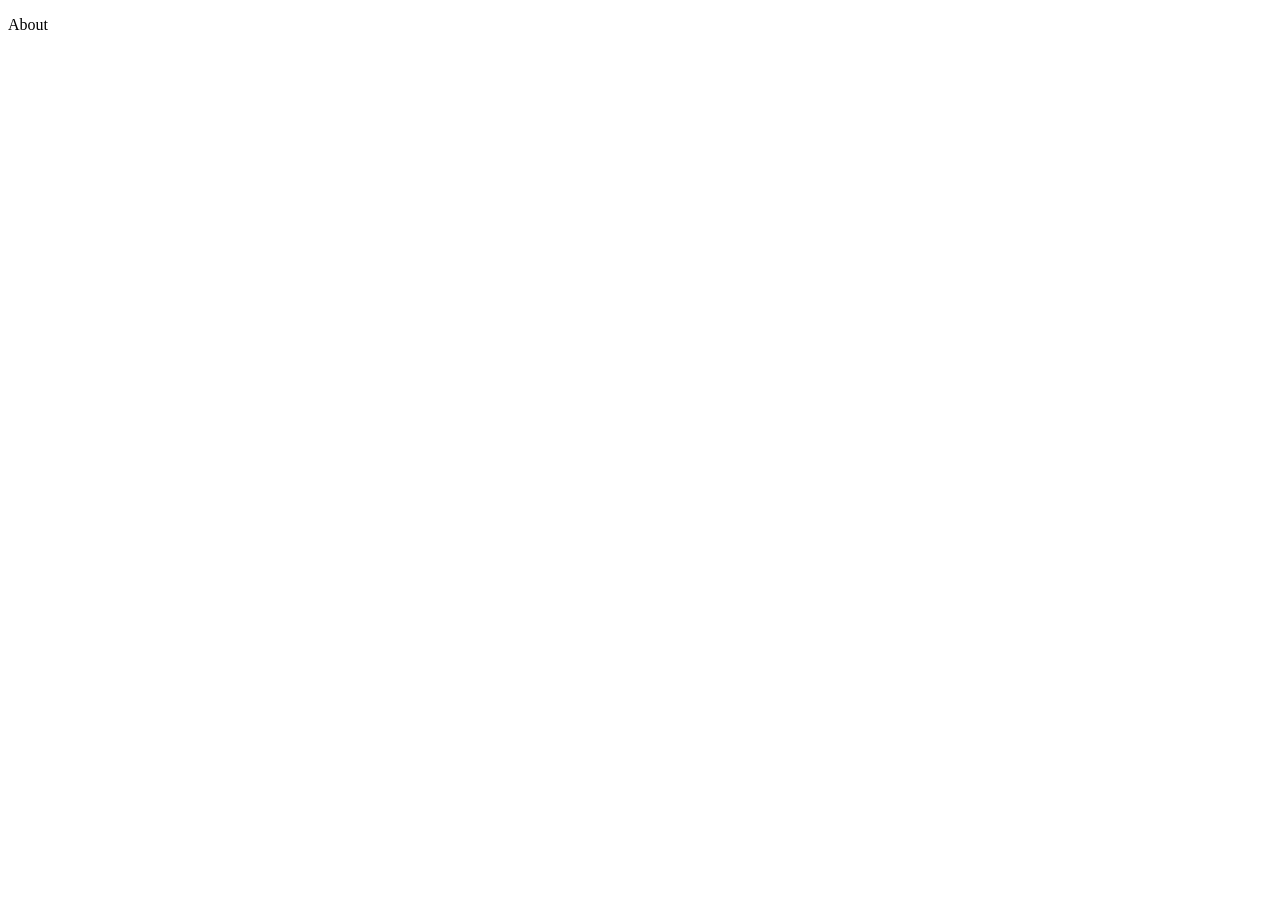
==== about.html @ 5c28ce0f "created the rest of the pages, stylesheets and script" ====
<!doctype html>
<html lang="en">
  <head>
    <meta charset="UTF-8" />
    <meta name="viewport" content="width=device-width, initial-scale=1.0" />
    <title>About</title>
  </head>
  <body>
    <p>About</p>
  </body>
</html>
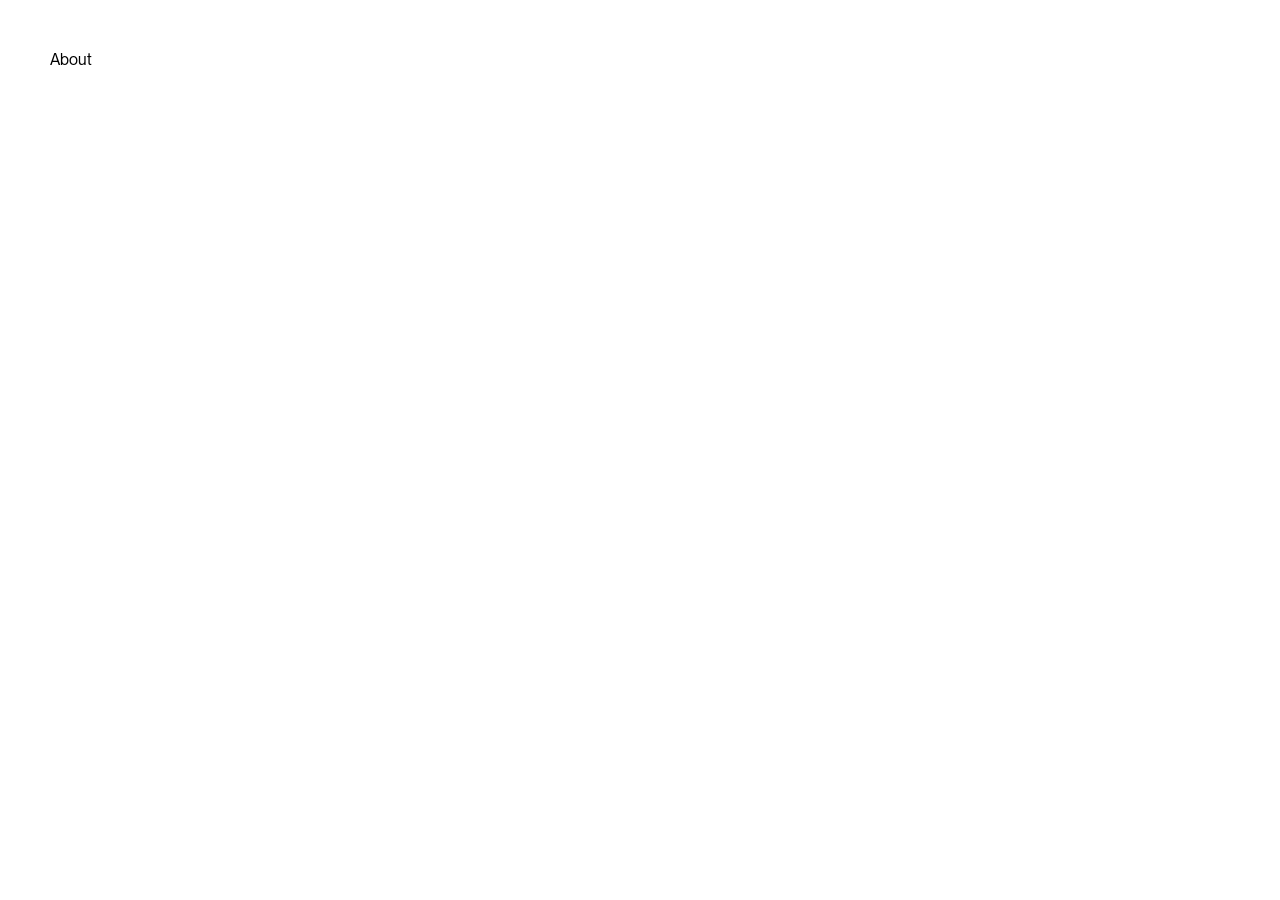
==== commit 4508f751: "changes to main.css and link to every html file" ====
--- a/about.html
+++ b/about.html
@@ -4,6 +4,7 @@
     <meta charset="UTF-8" />
     <meta name="viewport" content="width=device-width, initial-scale=1.0" />
     <title>About</title>
+    <link rel="stylesheet" href="/styles/main.css" />
   </head>
   <body>
     <p>About</p>
--- a/styles/main.css
+++ b/styles/main.css
@@ -0,0 +1,26 @@
+@font-face {
+  font-family: NeueMontrealRegular;
+  src: url(/assets/fonts/PPNeueMontreal-Regular.otf);
+}
+
+@font-face {
+  font-family: NeueMontrealLight;
+  src: url(/assets/fonts/PPNeueMontreal-Light.otf);
+}
+
+@font-face {
+  font-family: NeueMontrealSemiBold;
+  src: url(/assets/fonts/PPNeueMontreal-Semibold.otf);
+}
+
+body {
+  margin: 0;
+  padding: 50px 50px;
+}
+
+h1,
+h2,
+p {
+  font-family: NeueMontrealRegular;
+  margin: 0;
+}
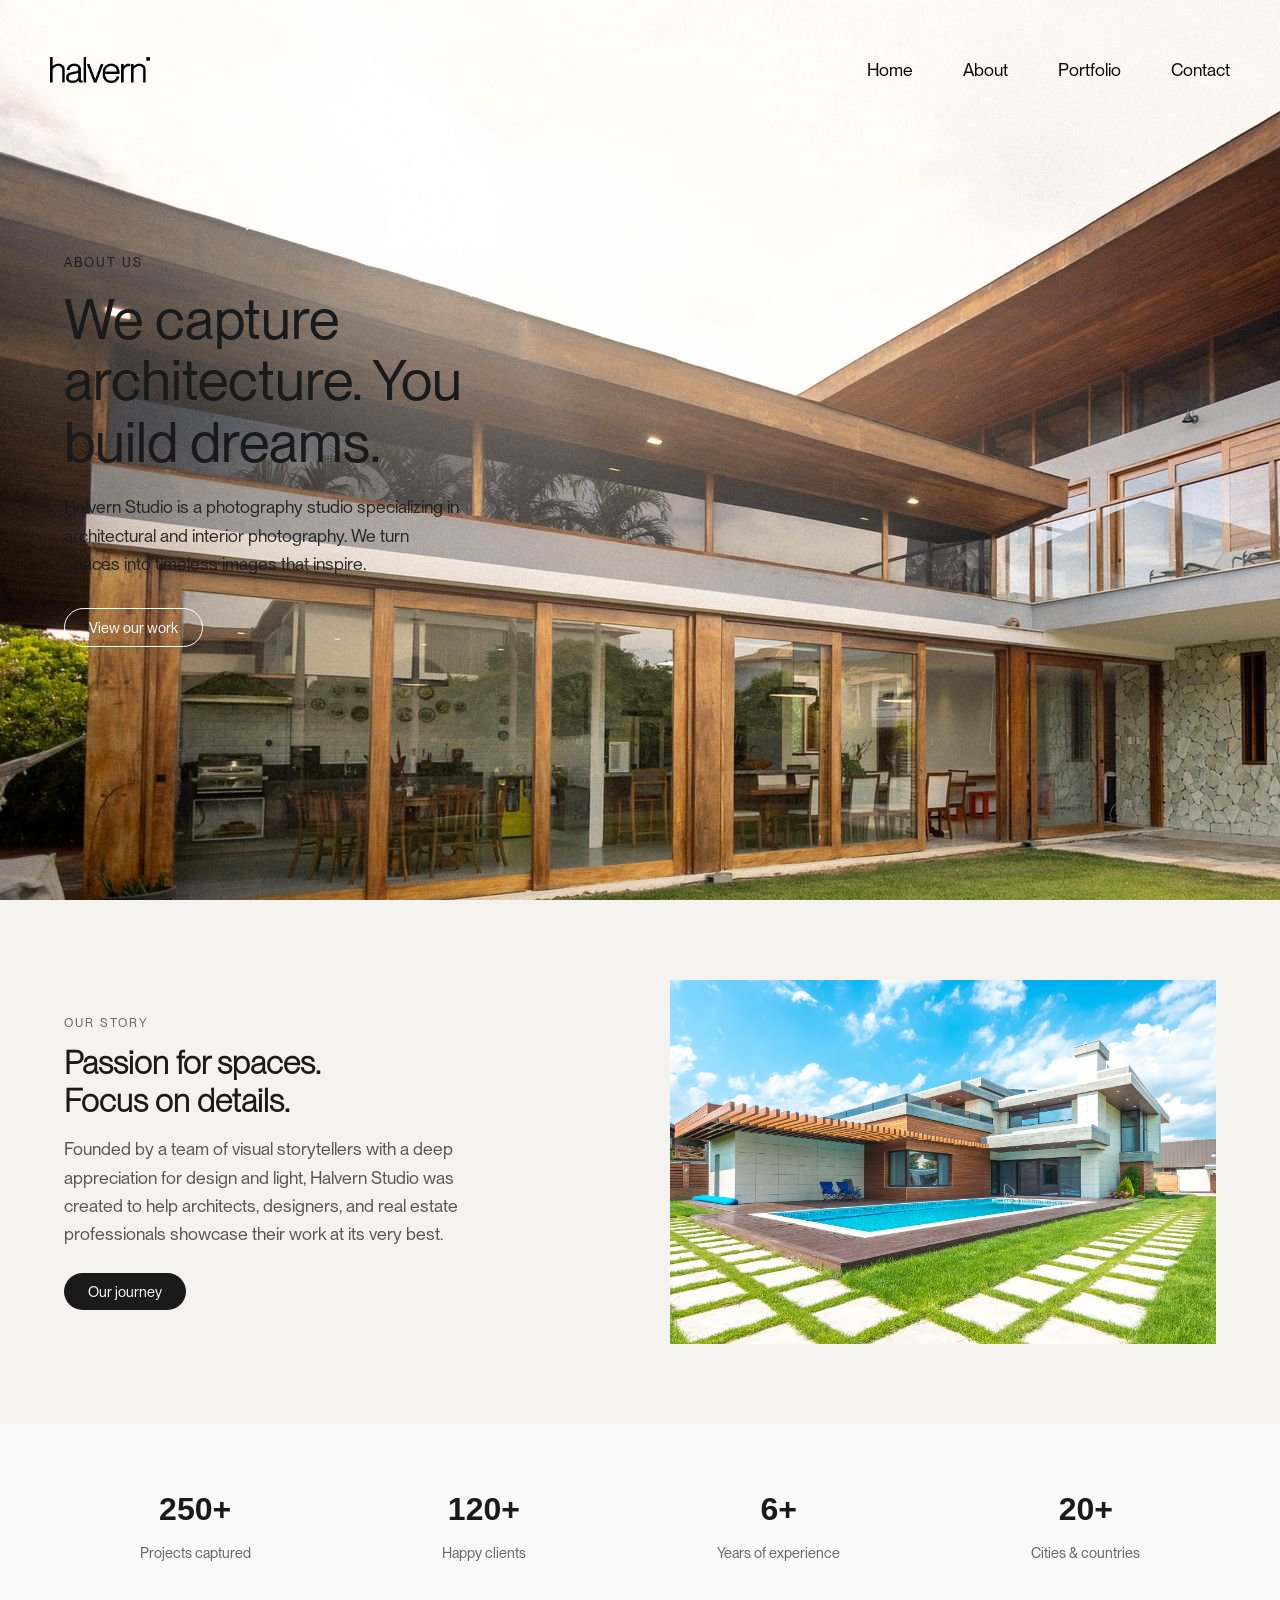
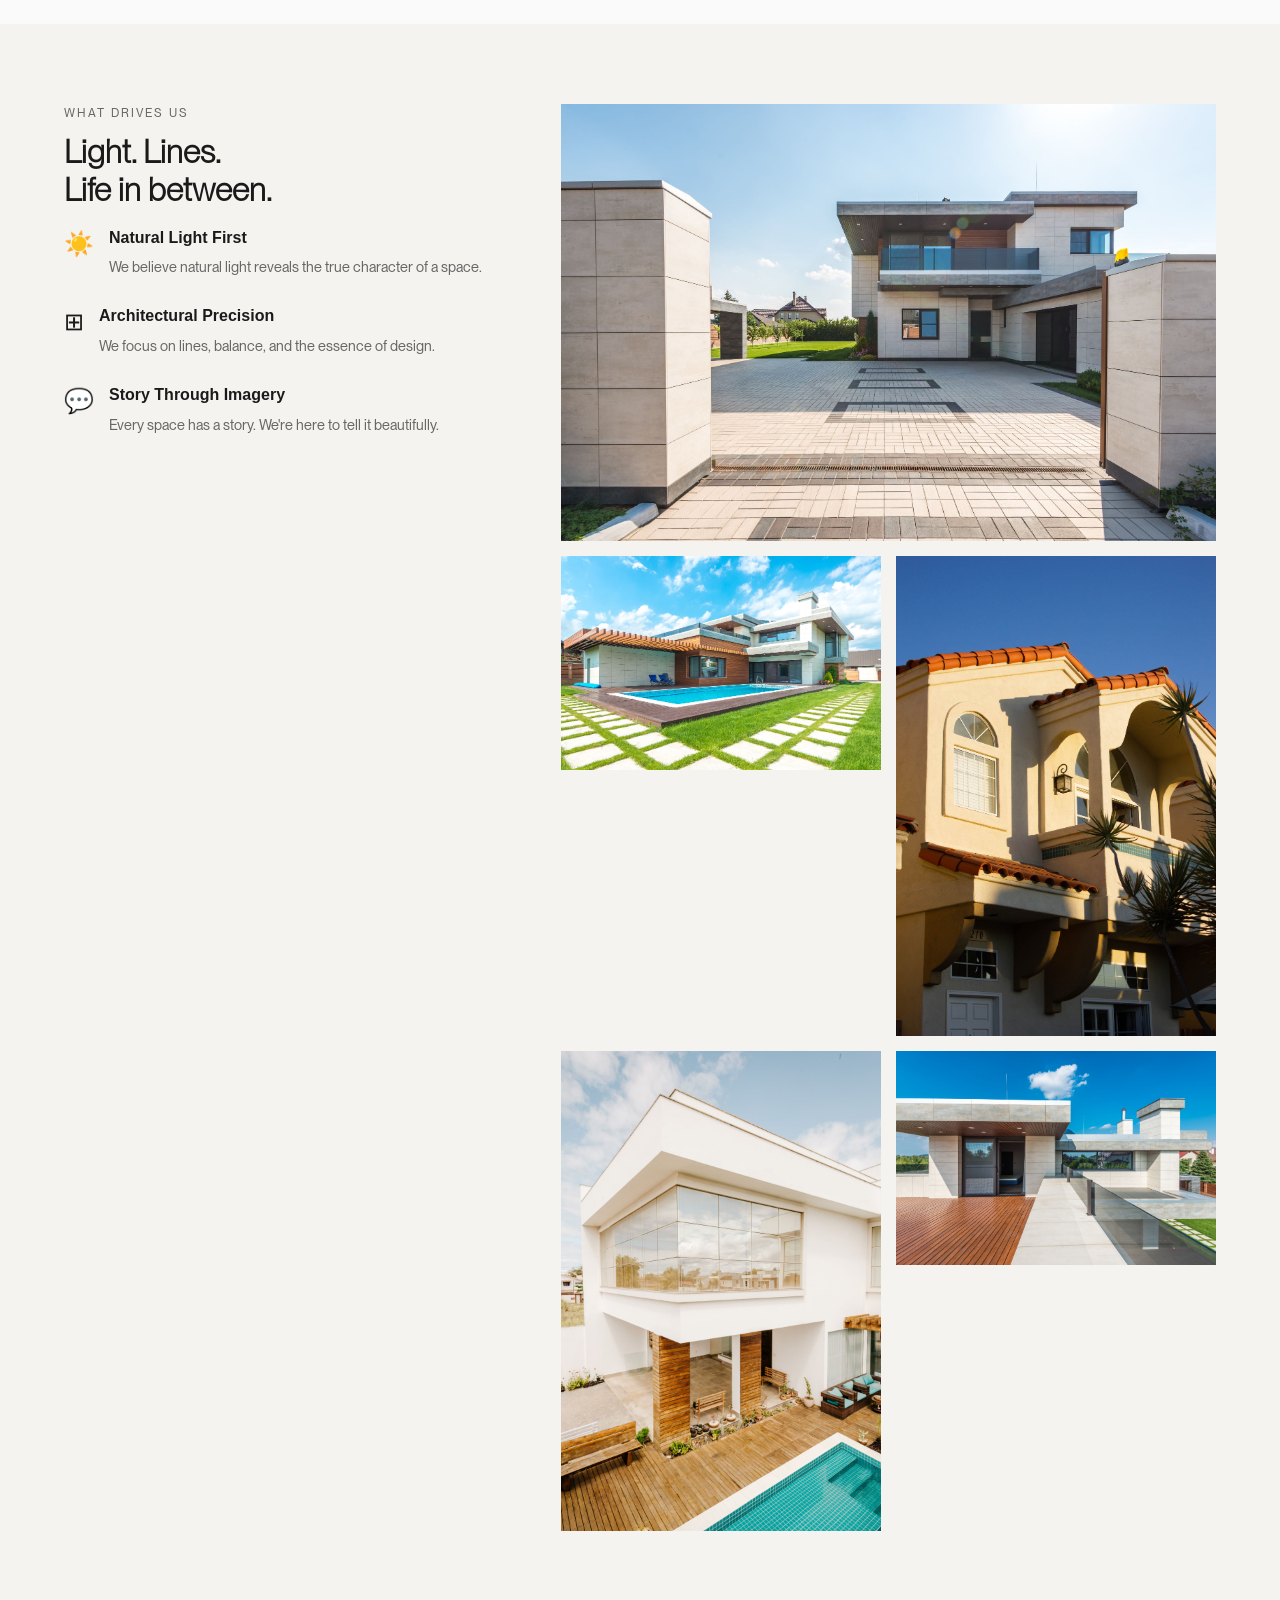
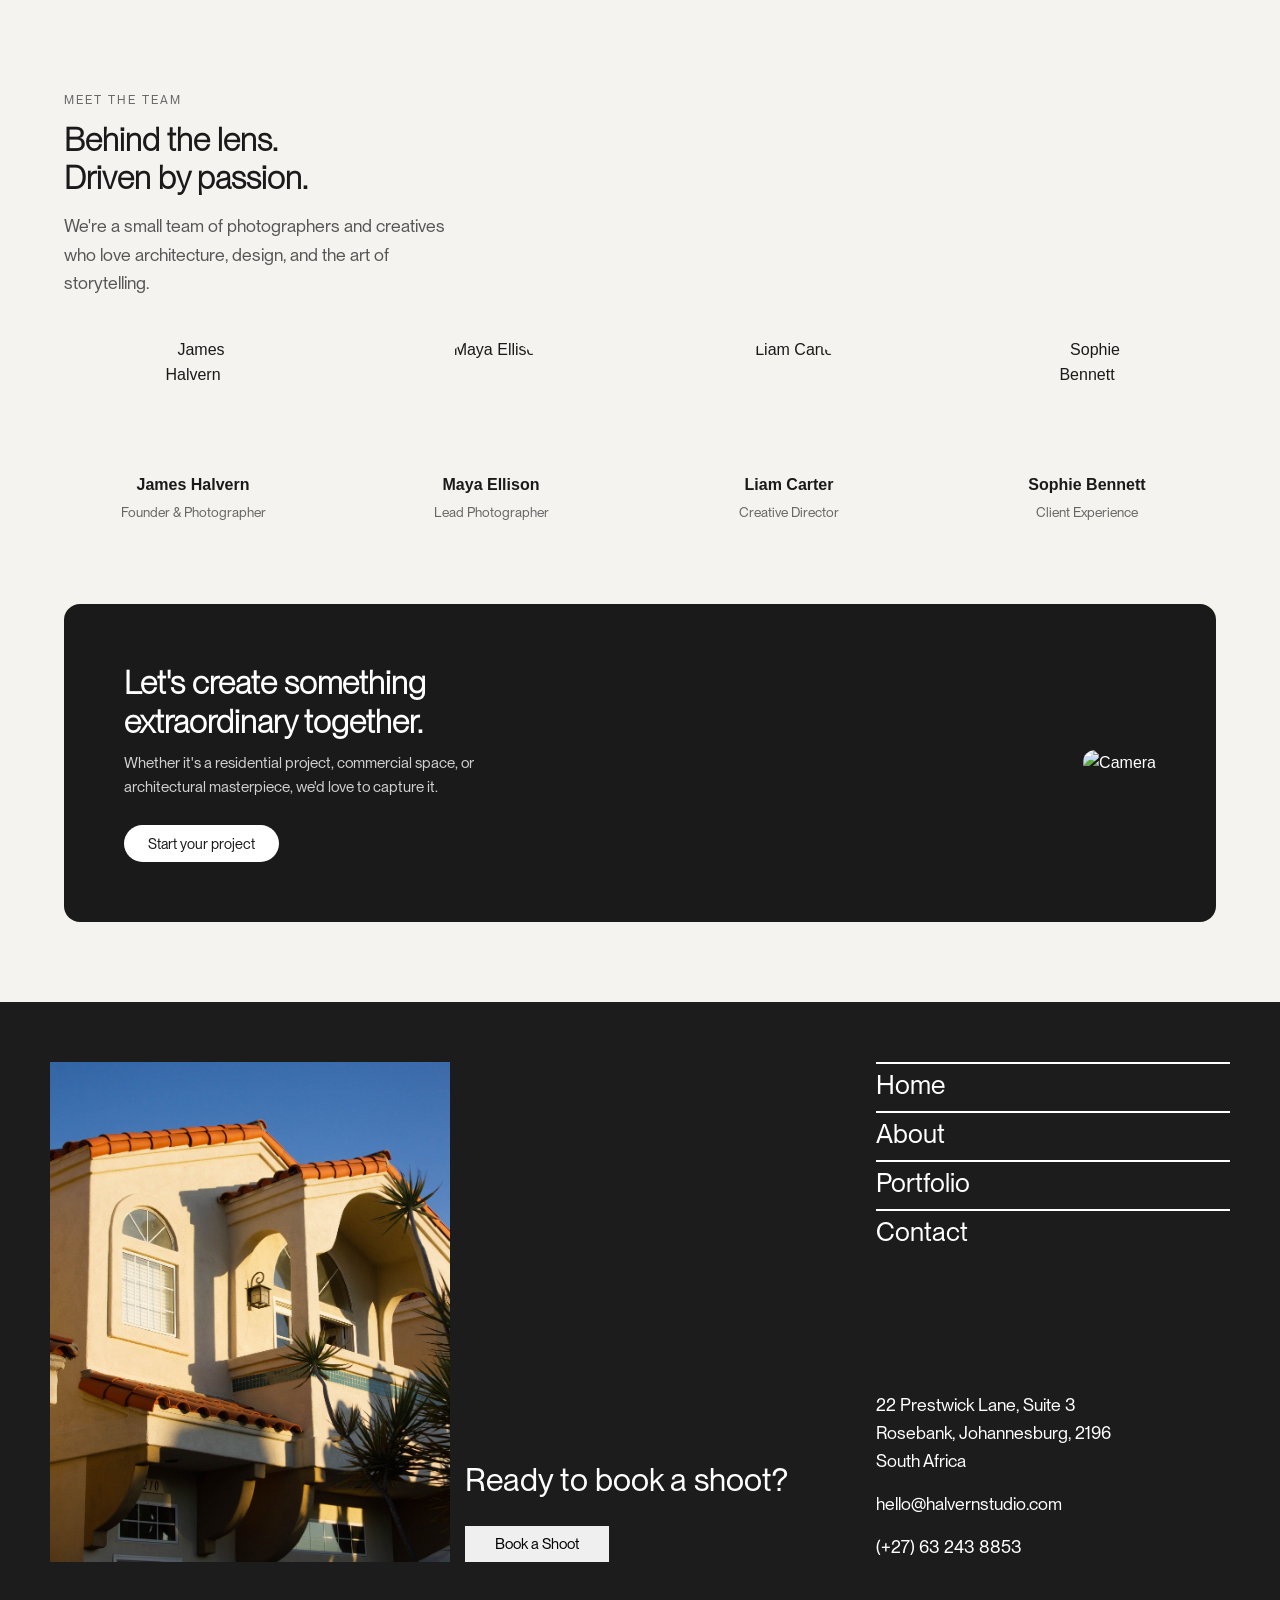
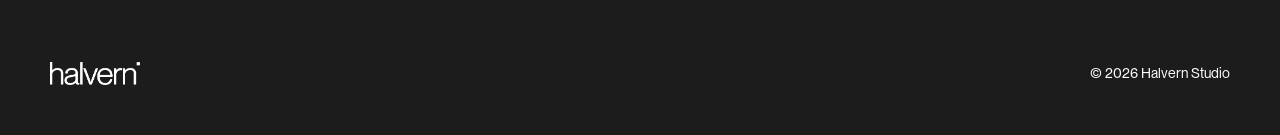
==== commit 217e31de: "Added the about section to about.html and about.css" ====
--- a/about.html
+++ b/about.html
@@ -3,10 +3,262 @@
   <head>
     <meta charset="UTF-8" />
     <meta name="viewport" content="width=device-width, initial-scale=1.0" />
-    <title>About</title>
+    <title>Halvern Studio — Architectural Photography</title>
     <link rel="stylesheet" href="/styles/main.css" />
+    <link rel="stylesheet" href="/styles/about.css" />
   </head>
   <body>
-    <p>About</p>
+    <!-- ===== NAVIGATION ===== -->
+    <header>
+      <div class="header-left">
+        <img
+          alt="Halvern Studio logo"
+          src="/assets/logos/halvern logo white.png"
+        />
+      </div>
+      <div class="header-right">
+        <nav>
+          <ul>
+            <li><a>Home</a></li>
+            <li><a>About</a></li>
+            <li><a>Portfolio</a></li>
+            <li><a>Contact</a></li>
+          </ul>
+        </nav>
+      </div>
+    </header>
+
+    <!-- ===== HERO ===== -->
+    <section
+      class="hero"
+      style="
+        background-image: url(/assets/images/pexels-alef-morais-336305364-35361412.jpg);
+      "
+    >
+      <div class="hero-content">
+        <p>About Us</p>
+        <h1>We capture architecture. You build dreams.</h1>
+        <p class="desc">
+          Halvern Studio is a photography studio specializing in architectural
+          and interior photography. We turn spaces into timeless images that
+          inspire.
+        </p>
+        <button class="btn btn-outline">View our work</button>
+      </div>
+    </section>
+
+    <!-- ===== OUR STORY ===== -->
+    <section class="story">
+      <div class="story-text">
+        <p class="section-label">Our Story</p>
+        <h2>Passion for spaces.<br />Focus on details.</h2>
+        <p class="section-text">
+          Founded by a team of visual storytellers with a deep appreciation for
+          design and light, Halvern Studio was created to help architects,
+          designers, and real estate professionals showcase their work at its
+          very best.
+        </p>
+        <button class="btn btn-light">Our journey</button>
+      </div>
+      <div class="story-image">
+        <img
+          src="/assets/images/pexels-artbovich-8134750.jpg"
+          alt="Modern house exterior"
+        />
+      </div>
+    </section>
+
+    <!-- ===== STATS ===== -->
+    <section class="stats">
+      <div class="stats-grid">
+        <div class="stat-item">
+          <h3>250+</h3>
+          <p>Projects captured</p>
+        </div>
+        <div class="stat-item">
+          <h3>120+</h3>
+          <p>Happy clients</p>
+        </div>
+        <div class="stat-item">
+          <h3>6+</h3>
+          <p>Years of experience</p>
+        </div>
+        <div class="stat-item">
+          <h3>20+</h3>
+          <p>Cities & countries</p>
+        </div>
+      </div>
+    </section>
+
+    <!-- ===== WHAT DRIVES US ===== -->
+    <section class="drives">
+      <div class="drives-text">
+        <p class="section-label">What Drives Us</p>
+        <h2>Light. Lines.<br />Life in between.</h2>
+
+        <div class="feature">
+          <div class="feature-icon">☀️</div>
+          <div>
+            <h4>Natural Light First</h4>
+            <p>
+              We believe natural light reveals the true character of a space.
+            </p>
+          </div>
+        </div>
+
+        <div class="feature">
+          <div class="feature-icon">⊞</div>
+          <div>
+            <h4>Architectural Precision</h4>
+            <p>We focus on lines, balance, and the essence of design.</p>
+          </div>
+        </div>
+
+        <div class="feature">
+          <div class="feature-icon">💬</div>
+          <div>
+            <h4>Story Through Imagery</h4>
+            <p>Every space has a story. We're here to tell it beautifully.</p>
+          </div>
+        </div>
+      </div>
+
+      <div class="drives-images">
+        <img
+          src="/assets/images/pexels-artbovich-8134821.jpg"
+          alt="Architecture 1"
+        />
+        <img
+          src="/assets/images/pexels-artbovich-8134750.jpg"
+          alt="Architecture 2"
+        />
+        <img
+          src="/assets/images/pexels-john-zook-2388999-5223143.jpg"
+          alt="Architecture 3"
+        />
+        <img
+          src="/assets/images/pexels-jonathanborba-28586202.jpg"
+          alt="Architecture 4"
+        />
+        <img
+          src="/assets/images/pexels-artbovich-8134814.jpg"
+          alt="Architecture 5"
+        />
+      </div>
+    </section>
+
+    <!-- ===== TEAM ===== -->
+    <section>
+      <div class="team-header">
+        <p class="section-label">Meet the Team</p>
+        <h2>Behind the lens.<br />Driven by passion.</h2>
+        <p class="section-text">
+          We're a small team of photographers and creatives who love
+          architecture, design, and the art of storytelling.
+        </p>
+      </div>
+
+      <div class="team-grid">
+        <div class="team-member">
+          <img
+            src="https://images.unsplash.com/photo-1507003211169-0a1dd7228f2d?w=300&auto=format"
+            alt="James Halvern"
+          />
+          <h4>James Halvern</h4>
+          <p>Founder & Photographer</p>
+        </div>
+        <div class="team-member">
+          <img
+            src="https://images.unsplash.com/photo-1494790108377-be9c29b29330?w=300&auto=format"
+            alt="Maya Ellison"
+          />
+          <h4>Maya Ellison</h4>
+          <p>Lead Photographer</p>
+        </div>
+        <div class="team-member">
+          <img
+            src="https://images.unsplash.com/photo-1500648767791-00dcc994a43e?w=300&auto=format"
+            alt="Liam Carter"
+          />
+          <h4>Liam Carter</h4>
+          <p>Creative Director</p>
+        </div>
+        <div class="team-member">
+          <img
+            src="https://images.unsplash.com/photo-1438761681033-6461ffad8d80?w=300&auto=format"
+            alt="Sophie Bennett"
+          />
+          <h4>Sophie Bennett</h4>
+          <p>Client Experience</p>
+        </div>
+      </div>
+    </section>
+
+    <!-- ===== CTA ===== -->
+    <section class="cta">
+      <div class="cta-text">
+        <h2>Let's create something extraordinary together.</h2>
+        <p>
+          Whether it's a residential project, commercial space, or architectural
+          masterpiece, we'd love to capture it.
+        </p>
+        <button class="btn" style="background: #fff; color: #1a1a1a">
+          Start your project
+        </button>
+      </div>
+      <div class="cta-image">
+        <img
+          src="https://images.unsplash.com/photo-1516035069371-29a1b244cc32?w=500&auto=format"
+          alt="Camera"
+        />
+      </div>
+    </section>
+
+    <footer>
+      <div id="footer-top">
+        <div id="footer-grid">
+          <div id="f-grid-left">
+            <img
+              alt="House"
+              src="/assets/images/pexels-john-zook-2388999-5223143.jpg"
+            />
+          </div>
+          <div id="f-grid-center">
+            <h1>Ready to book a shoot?</h1>
+            <a><button class="button-white">Book a Shoot</button></a>
+          </div>
+          <div id="f-grid-right">
+            <div id="f-grid-right-top">
+              <nav>
+                <a><h1>Home</h1></a>
+                <a><h1>About</h1></a>
+                <a><h1>Portfolio</h1></a>
+                <a><h1>Contact</h1></a>
+              </nav>
+            </div>
+            <div id="f-grid-right-bottom">
+              <p>
+                22 Prestwick Lane, Suite 3<br />Rosebank, Johannesburg, 2196<br />South
+                Africa
+              </p>
+              <p>hello@halvernstudio.com</p>
+              <p>(+27) 63 243 8853</p>
+            </div>
+          </div>
+        </div>
+      </div>
+
+      <div id="footer-bottom">
+        <div id="f-bottom-left">
+          <img
+            alt="Halvern Studio logo"
+            src="/assets/logos/halvern logo white.png"
+          />
+        </div>
+        <div id="f-bottom-right">
+          <p>© 2026 Halvern Studio</p>
+        </div>
+      </div>
+    </footer>
   </body>
 </html>
--- a/styles/main.css
+++ b/styles/main.css
@@ -14,13 +14,215 @@
 }
 
 body {
+  background-color: #f5f3ef;
   margin: 0;
-  padding: 50px 50px;
 }
 
 h1,
-h2,
-p {
-  font-family: NeueMontrealRegular;
+p,
+a,
+button {
+  font-family: NeueMontrealRegular, Arial, Helvetica, sans-serif;
   margin: 0;
 }
+
+h1 {
+  font-weight: normal;
+}
+
+h2 {
+  font-family: NeueMontrealLight, Arial, Helvetica, sans-serif;
+  margin: 0;
+}
+
+p,
+a {
+  font-size: 1.1rem;
+}
+
+.button-white,
+.button-black {
+  font-size: 15px;
+  padding: 9px 30px;
+  border: none;
+}
+
+.button-white {
+  color: black;
+}
+
+.button-black {
+  background-color: #1c1c1c;
+  color: white;
+}
+
+header {
+  display: flex;
+  justify-content: space-between;
+  align-items: center;
+  position: fixed;
+  top: 40px;
+  width: 100%;
+  box-sizing: border-box;
+  color: white;
+  padding: 0px 50px;
+  z-index: 1000;
+  mix-blend-mode: difference;
+}
+
+header img {
+  width: 100px;
+}
+
+header ul {
+  display: flex;
+  gap: 50px;
+  list-style-type: none;
+  padding-inline-start: 0;
+}
+
+main {
+  padding: 0px 50px;
+}
+
+footer {
+  color: white;
+  padding: 60px 50px 50px;
+  background-color: #1c1c1c;
+}
+
+#footer-grid {
+  display: grid;
+  grid-template-columns: minmax(400px, 20%) 1fr 30%;
+  column-gap: 15px;
+  margin-bottom: 100px;
+}
+
+#f-grid-left img {
+  width: 100%;
+  height: 500px;
+  object-fit: cover;
+}
+
+#f-grid-center {
+  display: flex;
+  flex-direction: column;
+  justify-content: end;
+}
+
+#f-grid-center h1 {
+  margin-bottom: 20px;
+}
+
+#f-grid-right {
+  display: flex;
+  flex-direction: column;
+  justify-content: space-between;
+}
+
+#f-grid-right-top h1 {
+  border-top: 2px solid white;
+  margin-bottom: 5px;
+}
+
+#f-grid-right-bottom {
+  display: flex;
+  flex-direction: column;
+  gap: 15px;
+}
+
+#footer-bottom {
+  display: flex;
+  justify-content: space-between;
+  align-items: center;
+}
+
+#footer-bottom p {
+  font-size: 14px;
+}
+
+#f-bottom-left img {
+  width: 90px;
+}
+
+/* Tablet and smaller screens */
+@media (max-width: 1024px) {
+  #footer-grid {
+    grid-template-columns: 1fr;
+    margin-bottom: 100px;
+  }
+
+  #f-grid-left img {
+    height: 500px;
+    margin-bottom: 15px;
+  }
+
+  #f-grid-right {
+    margin-top: 50px;
+  }
+
+  #f-grid-right-bottom {
+    margin-top: 20px;
+  }
+
+  footer {
+    padding: 40px 30px 30px;
+  }
+
+  footer {
+    margin: 0px 0px;
+  }
+}
+
+/* Mobile screens */
+@media (max-width: 768px) {
+  main {
+    padding: 0px 20px;
+  }
+
+  header {
+    top: 35px;
+    padding: 0px;
+    flex-direction: column;
+  }
+
+  header img {
+    width: 100px;
+  }
+
+  header li {
+    font-size: 1rem;
+  }
+
+  header ul {
+    gap: 30px;
+  }
+
+  footer {
+    padding: 50px 20px 50px;
+  }
+
+  #footer-grid {
+    grid-template-columns: 1fr;
+    margin-bottom: 60px;
+  }
+
+  #f-grid-left img {
+    height: 300px;
+    margin-bottom: 15px;
+  }
+
+  #f-grid-right {
+    margin-top: 50px;
+  }
+
+  #f-grid-right-bottom {
+    margin-top: 20px;
+  }
+
+  #footer-bottom {
+    flex-direction: column;
+    gap: 20px;
+    align-items: center;
+  }
+}
--- a/styles/about.css
+++ b/styles/about.css
@@ -0,0 +1,310 @@
+  /* ===== RESET & BASE ===== */
+        * {
+            margin: 0;
+            padding: 0;
+            box-sizing: border-box;
+        }
+
+        header ul {
+            margin: 16px 0px;
+        }
+
+        body {
+            font-family: 'Segoe UI', Tahoma, Geneva, Verdana, sans-serif;
+            color: #1a1a1a;
+            line-height: 1.6;
+        }
+
+        img {
+            max-width: 100%;
+            display: block;
+        }
+
+        a {
+            text-decoration: none;
+            color: inherit;
+        }
+
+        /* ===== NAVBAR ===== */
+
+        .btn {
+            padding: 10px 24px;
+            border-radius: 30px;
+            border: none;
+            cursor: pointer;
+            font-size: 0.9rem;
+            transition: 0.3s;
+        }
+
+        .btn-dark {
+            background: #1a1a1a;
+            color: #fff;
+        }
+
+        .btn-dark:hover {
+            background: #333;
+        }
+
+        .btn-outline {
+            background: transparent;
+            color: #fff;
+            border: 1px solid #fff;
+        }
+
+        .btn-outline:hover {
+            background: #fff;
+            color: #1a1a1a;
+        }
+
+        .btn-light {
+            background: #1a1a1a;
+            color: #fff;
+        }
+
+        /* ===== HERO SECTION ===== */
+        .hero {
+            position: relative;
+            height: 900px;
+            background: linear-gradient(rgba(0,0,0,0.4), rgba(0,0,0,0.4)),;
+                    
+            color: #1a1a1a;
+            display: flex;
+            align-items: center;
+            padding: 0 5%;
+        }
+
+        .hero-content {
+            max-width: 500px;
+        }
+
+        .hero-content p:first-child {
+            text-transform: uppercase;
+            letter-spacing: 2px;
+            font-size: 0.8rem;
+            margin-bottom: 15px;
+            opacity: 0.9;
+        }
+
+        .hero-content h1 {
+            font-size: 3.5rem;
+            line-height: 1.1;
+            font-weight: 300;
+            margin-bottom: 20px;
+        }
+
+        .hero-content .desc {
+            margin-bottom: 30px;
+            opacity: 0.9;
+            max-width: 400px;
+        }
+
+        /* ===== SECTION UTILS ===== */
+        section {
+            padding: 80px 5%;
+        }
+
+        .section-label {
+            text-transform: uppercase;
+            letter-spacing: 2px;
+            font-size: 0.75rem;
+            color: #666;
+            margin-bottom: 10px;
+        }
+
+        h2 {
+            font-size: 2rem;
+            line-height: 1.2;
+            margin-bottom: 15px;
+            font-weight: 600;
+        }
+
+        .section-text {
+            color: #555;
+            margin-bottom: 25px;
+            max-width: 400px;
+        }
+
+        /* ===== STORY SECTION ===== */
+        .story {
+            display: flex;
+            gap: 60px;
+            align-items: center;
+            flex-wrap: wrap;
+        }
+
+        .story-text {
+            flex: 1;
+            min-width: 300px;
+        }
+
+        .story-image {
+            flex: 1;
+            min-width: 300px;
+        }
+
+        /* ===== STATS SECTION ===== */
+        .stats {
+            background: #fafafa;
+            padding: 60px 5%;
+        }
+
+        .stats-grid {
+            display: flex;
+            justify-content: space-around;
+            text-align: center;
+            flex-wrap: wrap;
+            gap: 40px;
+        }
+
+        .stat-item h3 {
+            font-size: 2rem;
+            margin-bottom: 5px;
+        }
+
+        .stat-item p {
+            font-size: 0.9rem;
+            color: #666;
+        }
+
+        .stat-icon {
+            font-size: 1.8rem;
+            margin-bottom: 10px;
+        }
+
+        /* ===== DRIVES SECTION ===== */
+        .drives {
+            display: flex;
+            gap: 60px;
+            align-items: flex-start;
+            flex-wrap: wrap;
+        }
+
+        .drives-text {
+            flex: 1;
+            min-width: 300px;
+        }
+
+        .drives-images {
+            flex: 1.5;
+            min-width: 300px;
+            display: grid;
+            grid-template-columns: repeat(2, 1fr);
+            gap: 15px;
+        }
+
+        .drives-images img:first-child {
+            grid-column: span 2;
+        }
+
+        .feature {
+            display: flex;
+            gap: 15px;
+            margin-bottom: 25px;
+        }
+
+        .feature-icon {
+            font-size: 1.5rem;
+            flex-shrink: 0;
+        }
+
+        .feature h4 {
+            font-size: 1rem;
+            margin-bottom: 5px;
+        }
+
+        .feature p {
+            font-size: 0.9rem;
+            color: #666;
+        }
+
+        /* ===== TEAM SECTION ===== */
+        .team-header {
+            margin-bottom: 40px;
+        }
+
+        .team-grid {
+            display: flex;
+            gap: 40px;
+            flex-wrap: wrap;
+        }
+
+        .team-member {
+            text-align: center;
+            flex: 1;
+            min-width: 150px;
+        }
+
+        .team-member img {
+            width: 120px;
+            height: 120px;
+            border-radius: 50%;
+            object-fit: cover;
+            margin: 0 auto 15px;
+        }
+
+        .team-member h4 {
+            font-size: 1rem;
+            margin-bottom: 5px;
+        }
+
+        .team-member p {
+            font-size: 0.85rem;
+            color: #666;
+        }
+
+        /* ===== CTA SECTION ===== */
+        .cta {
+            background: #1a1a1a;
+            color: #fff;
+            display: flex;
+            justify-content: space-between;
+            align-items: center;
+            border-radius: 16px;
+            margin: 0 5% 80px;
+            padding: 60px;
+            flex-wrap: wrap;
+            gap: 40px;
+        }
+
+        .cta-text {
+            max-width: 400px;
+        }
+
+        .cta-text h2 {
+            color: #fff;
+            margin-bottom: 10px;
+        }
+
+        .cta-text p {
+            opacity: 0.8;
+            margin-bottom: 25px;
+            font-size: 0.95rem;
+        }
+
+        .cta-image img {
+            max-width: 300px;
+            border-radius: 12px;
+        }
+
+        /* ===== MOBILE RESPONSIVE ===== */
+        @media (max-width: 768px) {
+            .nav-links {
+                display: none; /* Simplified for first-years */
+            }
+
+            .hero-content h1 {
+                font-size: 2.5rem;
+            }
+
+            .cta {
+                text-align: center;
+                justify-content: center;
+            }
+
+            .drives-images {
+                grid-template-columns: 1fr;
+            }
+
+            .drives-images img:first-child {
+                grid-column: span 1;
+            }
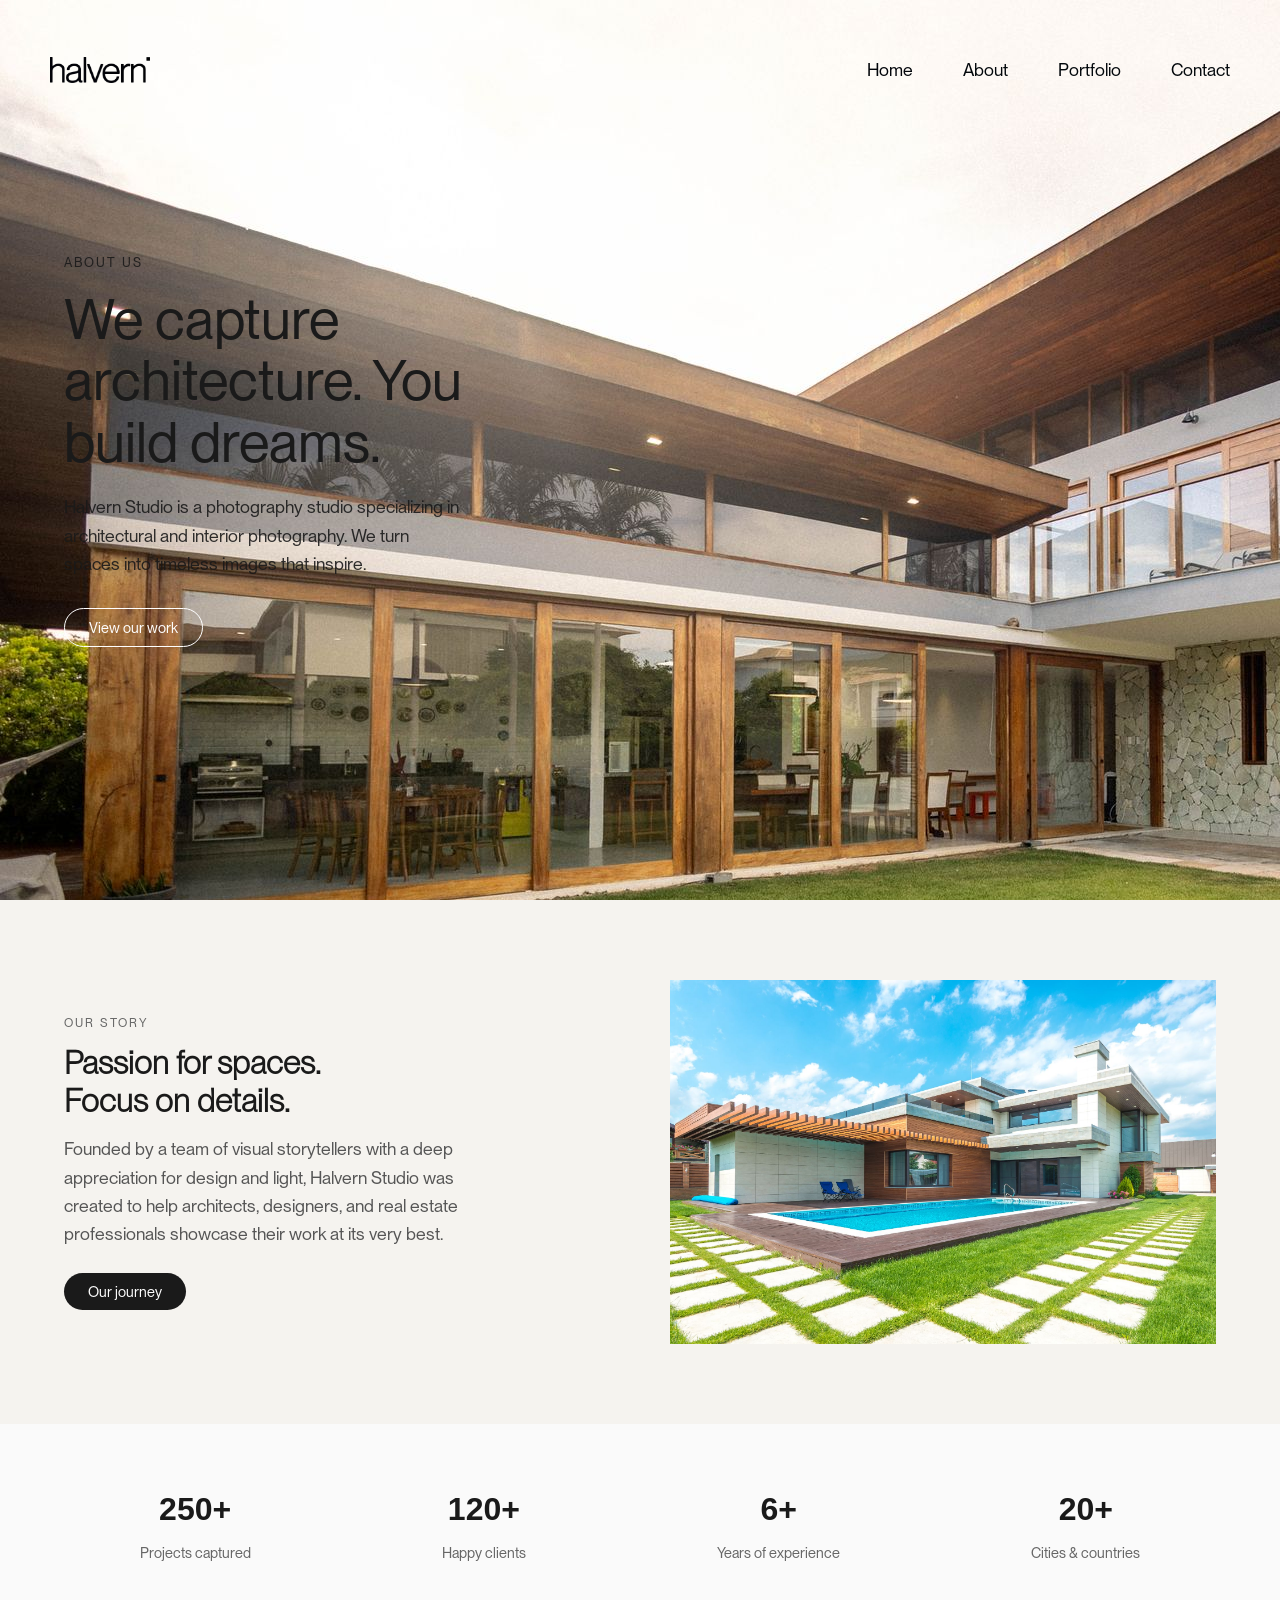
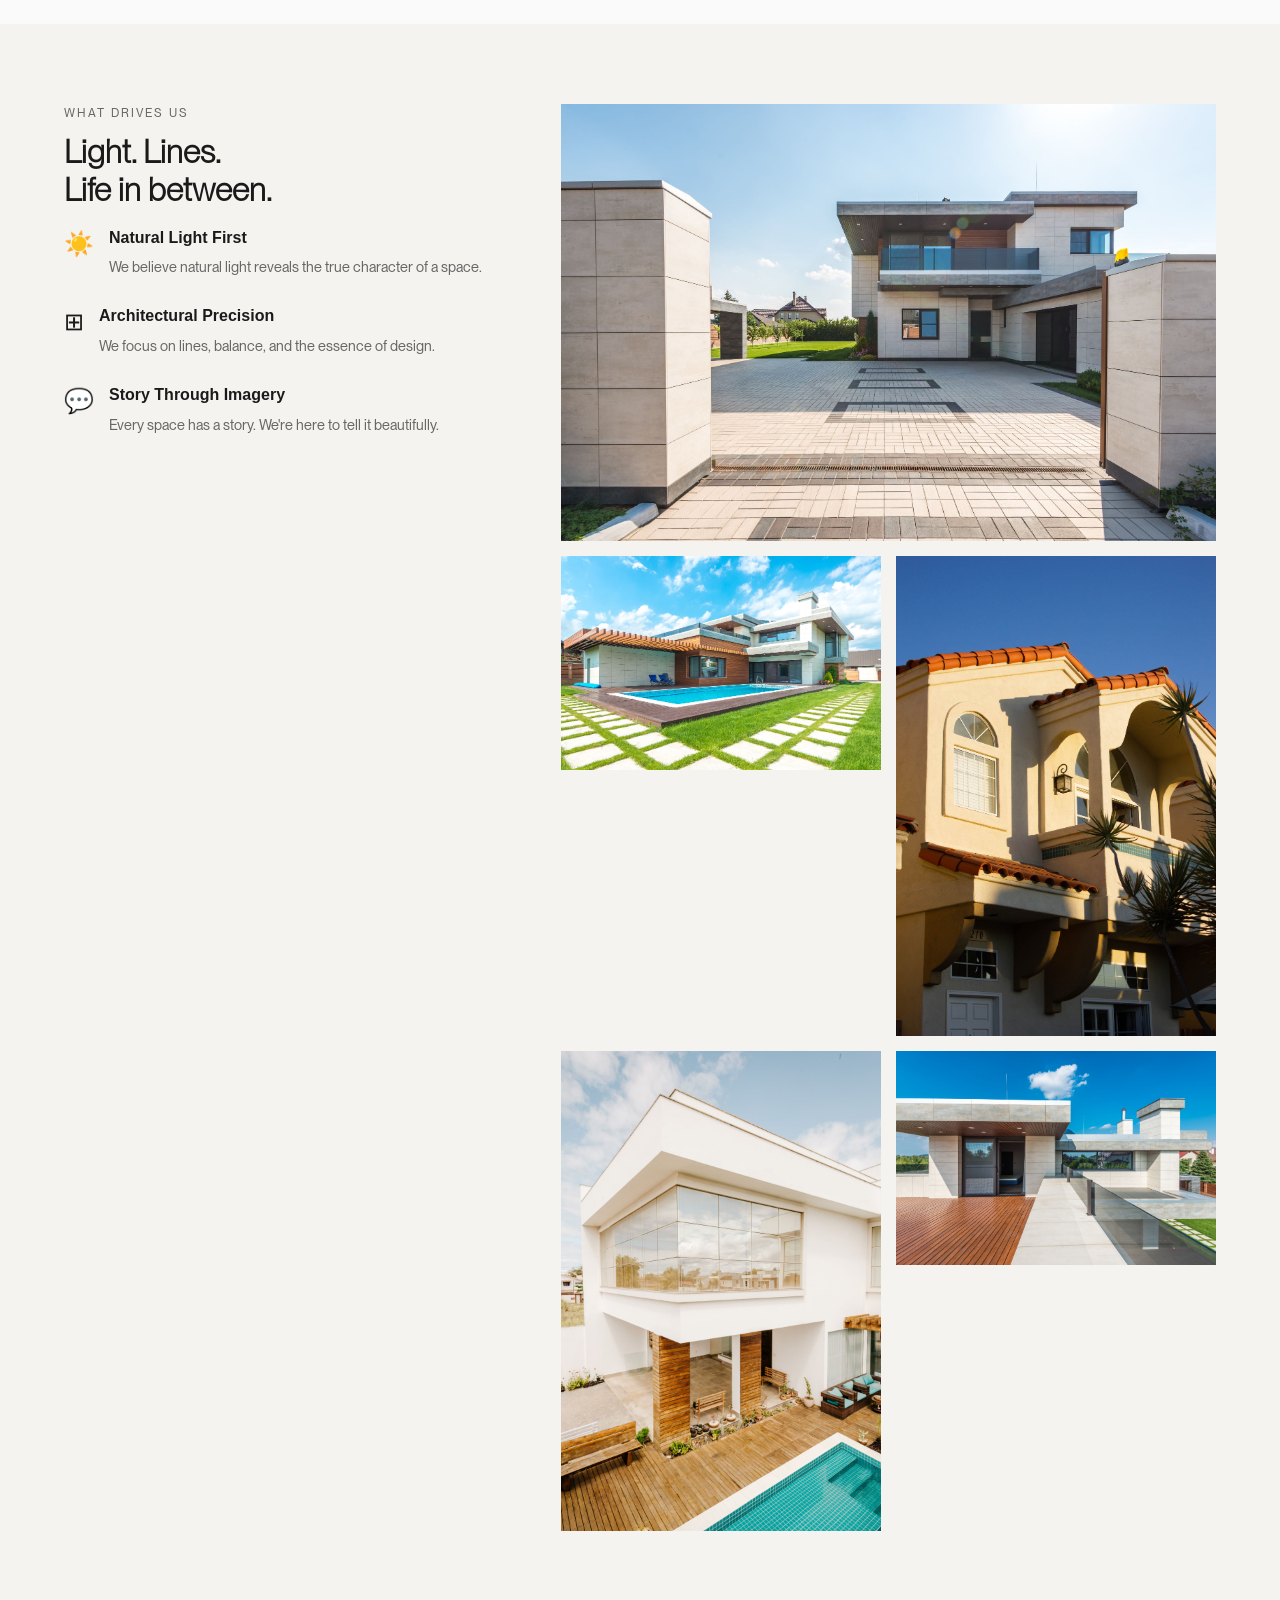
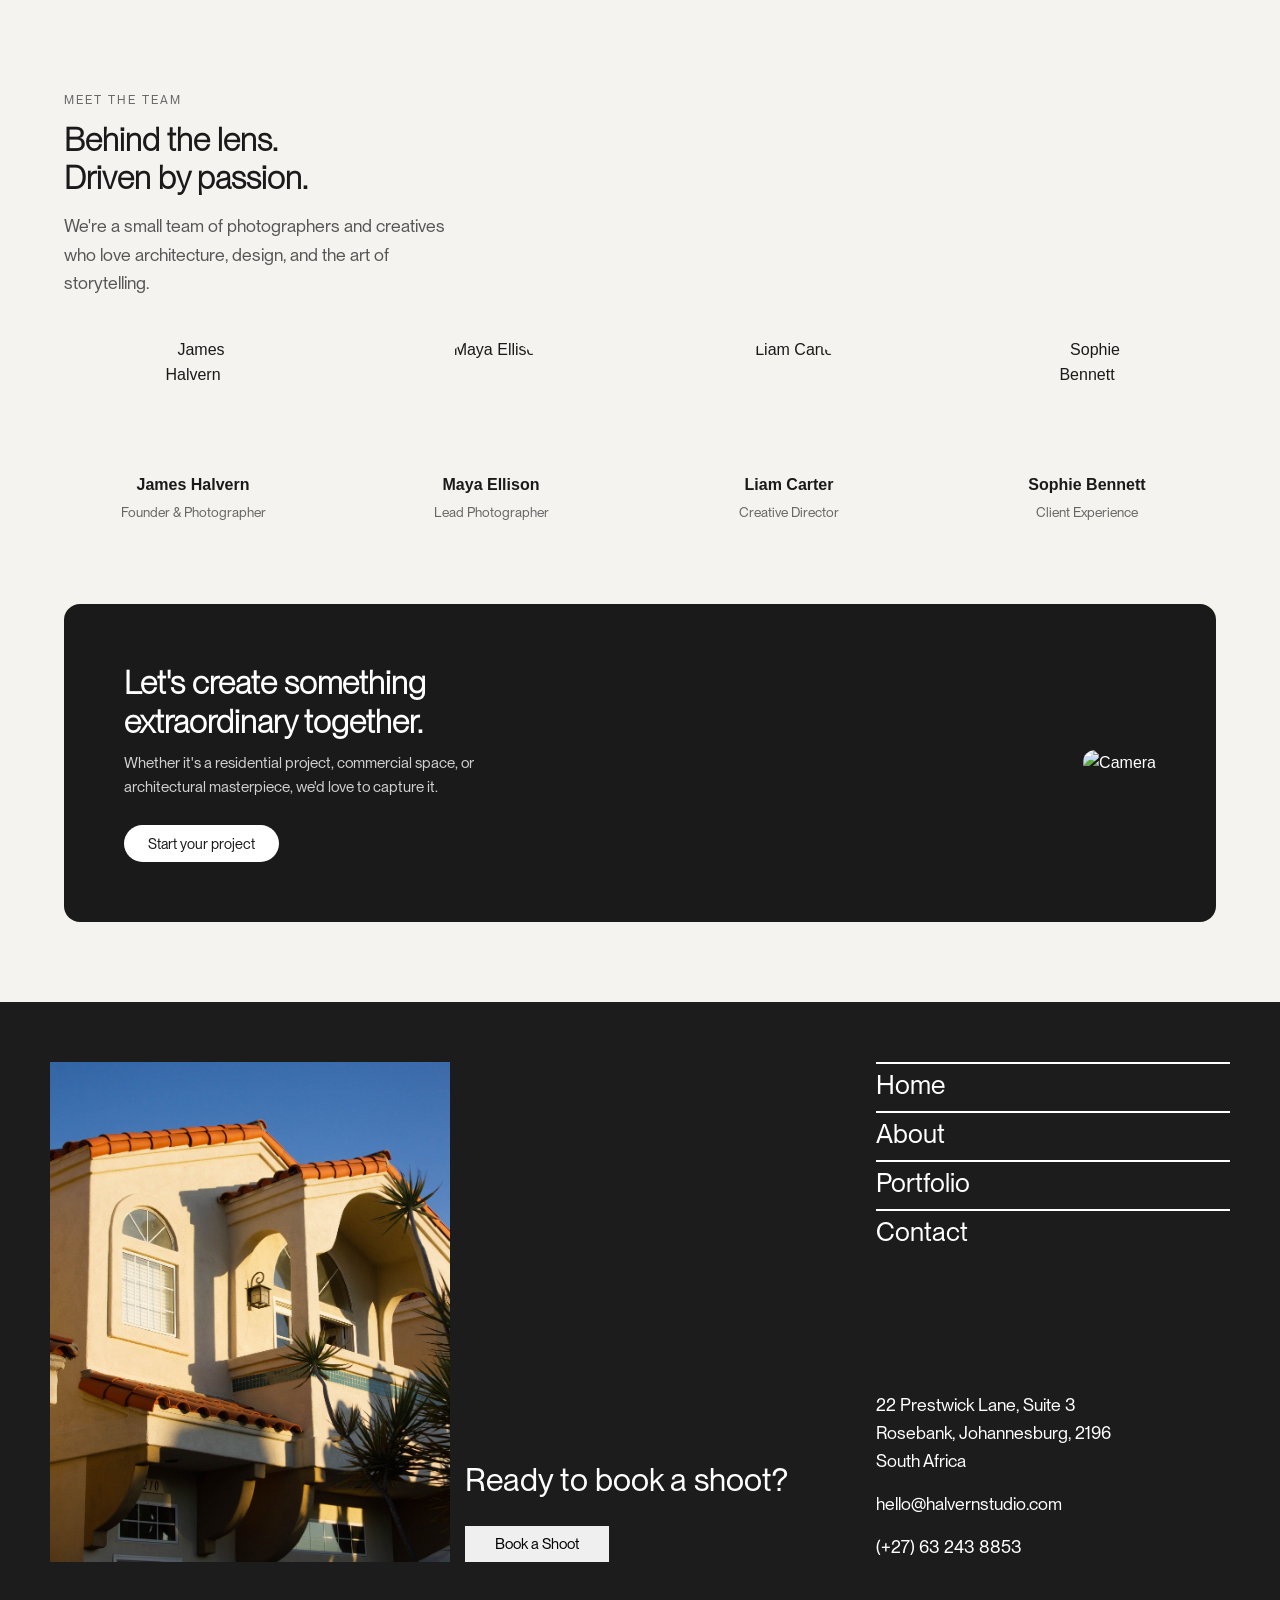
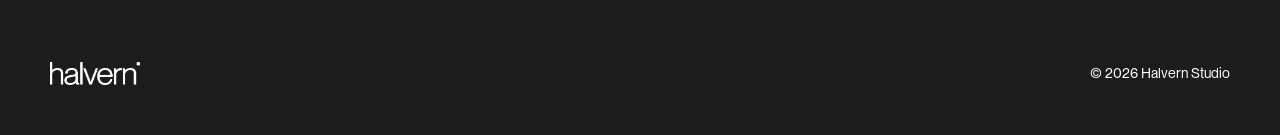
==== commit 3b58befb: "fixed overlapping image for mobile in index.html" ====
--- a/about.html
+++ b/about.html
@@ -19,10 +19,10 @@
       <div class="header-right">
         <nav>
           <ul>
-            <li><a>Home</a></li>
-            <li><a>About</a></li>
-            <li><a>Portfolio</a></li>
-            <li><a>Contact</a></li>
+            <li><a href="/index.html">Home</a></li>
+            <li><a href="/about.html">About</a></li>
+            <li><a href="/portfolio.html">Portfolio</a></li>
+            <li><a href="/contact.html">Contact</a></li>
           </ul>
         </nav>
       </div>
@@ -43,7 +43,9 @@
           and interior photography. We turn spaces into timeless images that
           inspire.
         </p>
-        <button class="btn btn-outline">View our work</button>
+        <a href="/portfolio.html"
+          ><button class="btn btn-outline">View our work</button></a
+        >
       </div>
     </section>
 
@@ -58,7 +60,9 @@
           designers, and real estate professionals showcase their work at its
           very best.
         </p>
-        <button class="btn btn-light">Our journey</button>
+        <a href="about.html"
+          ><button class="btn btn-light">Our journey</button></a
+        >
       </div>
       <div class="story-image">
         <img
@@ -202,9 +206,11 @@
           Whether it's a residential project, commercial space, or architectural
           masterpiece, we'd love to capture it.
         </p>
-        <button class="btn" style="background: #fff; color: #1a1a1a">
-          Start your project
-        </button>
+        <a href="/contact.html"
+          ><button class="btn" style="background: #fff; color: #1a1a1a">
+            Start your project
+          </button>
+        </a>
       </div>
       <div class="cta-image">
         <img
@@ -225,15 +231,17 @@
           </div>
           <div id="f-grid-center">
             <h1>Ready to book a shoot?</h1>
-            <a><button class="button-white">Book a Shoot</button></a>
+            <a href="/contact.html"
+              ><button class="button-white">Book a Shoot</button></a
+            >
           </div>
           <div id="f-grid-right">
             <div id="f-grid-right-top">
               <nav>
-                <a><h1>Home</h1></a>
-                <a><h1>About</h1></a>
-                <a><h1>Portfolio</h1></a>
-                <a><h1>Contact</h1></a>
+                <a href="/index.html"><h1>Home</h1></a>
+                <a href="/about.html"><h1>About</h1></a>
+                <a href="/portfolio.html"><h1>Portfolio</h1></a>
+                <a href="/contact.html"><h1>Contact</h1></a>
               </nav>
             </div>
             <div id="f-grid-right-bottom">
--- a/styles/main.css
+++ b/styles/main.css
@@ -38,6 +38,11 @@
 p,
 a {
   font-size: 1.1rem;
+  text-decoration: none;
+}
+
+a {
+  color: white;
 }
 
 .button-white,
@@ -45,6 +50,7 @@
   font-size: 15px;
   padding: 9px 30px;
   border: none;
+  cursor: pointer;
 }
 
 .button-white {
--- a/styles/about.css
+++ b/styles/about.css
@@ -1,310 +1,311 @@
-  /* ===== RESET & BASE ===== */
-        * {
-            margin: 0;
-            padding: 0;
-            box-sizing: border-box;
-        }
-
-        header ul {
-            margin: 16px 0px;
-        }
-
-        body {
-            font-family: 'Segoe UI', Tahoma, Geneva, Verdana, sans-serif;
-            color: #1a1a1a;
-            line-height: 1.6;
-        }
-
-        img {
-            max-width: 100%;
-            display: block;
-        }
-
-        a {
-            text-decoration: none;
-            color: inherit;
-        }
-
-        /* ===== NAVBAR ===== */
-
-        .btn {
-            padding: 10px 24px;
-            border-radius: 30px;
-            border: none;
-            cursor: pointer;
-            font-size: 0.9rem;
-            transition: 0.3s;
-        }
-
-        .btn-dark {
-            background: #1a1a1a;
-            color: #fff;
-        }
-
-        .btn-dark:hover {
-            background: #333;
-        }
-
-        .btn-outline {
-            background: transparent;
-            color: #fff;
-            border: 1px solid #fff;
-        }
-
-        .btn-outline:hover {
-            background: #fff;
-            color: #1a1a1a;
-        }
-
-        .btn-light {
-            background: #1a1a1a;
-            color: #fff;
-        }
-
-        /* ===== HERO SECTION ===== */
-        .hero {
-            position: relative;
-            height: 900px;
-            background: linear-gradient(rgba(0,0,0,0.4), rgba(0,0,0,0.4)),;
-                    
-            color: #1a1a1a;
-            display: flex;
-            align-items: center;
-            padding: 0 5%;
-        }
-
-        .hero-content {
-            max-width: 500px;
-        }
-
-        .hero-content p:first-child {
-            text-transform: uppercase;
-            letter-spacing: 2px;
-            font-size: 0.8rem;
-            margin-bottom: 15px;
-            opacity: 0.9;
-        }
-
-        .hero-content h1 {
-            font-size: 3.5rem;
-            line-height: 1.1;
-            font-weight: 300;
-            margin-bottom: 20px;
-        }
-
-        .hero-content .desc {
-            margin-bottom: 30px;
-            opacity: 0.9;
-            max-width: 400px;
-        }
-
-        /* ===== SECTION UTILS ===== */
-        section {
-            padding: 80px 5%;
-        }
-
-        .section-label {
-            text-transform: uppercase;
-            letter-spacing: 2px;
-            font-size: 0.75rem;
-            color: #666;
-            margin-bottom: 10px;
-        }
-
-        h2 {
-            font-size: 2rem;
-            line-height: 1.2;
-            margin-bottom: 15px;
-            font-weight: 600;
-        }
-
-        .section-text {
-            color: #555;
-            margin-bottom: 25px;
-            max-width: 400px;
-        }
-
-        /* ===== STORY SECTION ===== */
-        .story {
-            display: flex;
-            gap: 60px;
-            align-items: center;
-            flex-wrap: wrap;
-        }
-
-        .story-text {
-            flex: 1;
-            min-width: 300px;
-        }
-
-        .story-image {
-            flex: 1;
-            min-width: 300px;
-        }
-
-        /* ===== STATS SECTION ===== */
-        .stats {
-            background: #fafafa;
-            padding: 60px 5%;
-        }
-
-        .stats-grid {
-            display: flex;
-            justify-content: space-around;
-            text-align: center;
-            flex-wrap: wrap;
-            gap: 40px;
-        }
-
-        .stat-item h3 {
-            font-size: 2rem;
-            margin-bottom: 5px;
-        }
-
-        .stat-item p {
-            font-size: 0.9rem;
-            color: #666;
-        }
-
-        .stat-icon {
-            font-size: 1.8rem;
-            margin-bottom: 10px;
-        }
-
-        /* ===== DRIVES SECTION ===== */
-        .drives {
-            display: flex;
-            gap: 60px;
-            align-items: flex-start;
-            flex-wrap: wrap;
-        }
-
-        .drives-text {
-            flex: 1;
-            min-width: 300px;
-        }
-
-        .drives-images {
-            flex: 1.5;
-            min-width: 300px;
-            display: grid;
-            grid-template-columns: repeat(2, 1fr);
-            gap: 15px;
-        }
-
-        .drives-images img:first-child {
-            grid-column: span 2;
-        }
-
-        .feature {
-            display: flex;
-            gap: 15px;
-            margin-bottom: 25px;
-        }
-
-        .feature-icon {
-            font-size: 1.5rem;
-            flex-shrink: 0;
-        }
-
-        .feature h4 {
-            font-size: 1rem;
-            margin-bottom: 5px;
-        }
-
-        .feature p {
-            font-size: 0.9rem;
-            color: #666;
-        }
-
-        /* ===== TEAM SECTION ===== */
-        .team-header {
-            margin-bottom: 40px;
-        }
-
-        .team-grid {
-            display: flex;
-            gap: 40px;
-            flex-wrap: wrap;
-        }
-
-        .team-member {
-            text-align: center;
-            flex: 1;
-            min-width: 150px;
-        }
-
-        .team-member img {
-            width: 120px;
-            height: 120px;
-            border-radius: 50%;
-            object-fit: cover;
-            margin: 0 auto 15px;
-        }
-
-        .team-member h4 {
-            font-size: 1rem;
-            margin-bottom: 5px;
-        }
-
-        .team-member p {
-            font-size: 0.85rem;
-            color: #666;
-        }
-
-        /* ===== CTA SECTION ===== */
-        .cta {
-            background: #1a1a1a;
-            color: #fff;
-            display: flex;
-            justify-content: space-between;
-            align-items: center;
-            border-radius: 16px;
-            margin: 0 5% 80px;
-            padding: 60px;
-            flex-wrap: wrap;
-            gap: 40px;
-        }
-
-        .cta-text {
-            max-width: 400px;
-        }
-
-        .cta-text h2 {
-            color: #fff;
-            margin-bottom: 10px;
-        }
-
-        .cta-text p {
-            opacity: 0.8;
-            margin-bottom: 25px;
-            font-size: 0.95rem;
-        }
-
-        .cta-image img {
-            max-width: 300px;
-            border-radius: 12px;
-        }
-
-        /* ===== MOBILE RESPONSIVE ===== */
-        @media (max-width: 768px) {
-            .nav-links {
-                display: none; /* Simplified for first-years */
-            }
-
-            .hero-content h1 {
-                font-size: 2.5rem;
-            }
-
-            .cta {
-                text-align: center;
-                justify-content: center;
-            }
-
-            .drives-images {
-                grid-template-columns: 1fr;
-            }
-
-            .drives-images img:first-child {
-                grid-column: span 1;
-            }+/* ===== RESET & BASE ===== */
+* {
+  margin: 0;
+  padding: 0;
+  box-sizing: border-box;
+}
+
+header ul {
+  margin: 16px 0px;
+}
+
+body {
+  font-family: "Segoe UI", Tahoma, Geneva, Verdana, sans-serif;
+  color: #1a1a1a;
+  line-height: 1.6;
+}
+
+img {
+  max-width: 100%;
+  display: block;
+}
+
+a {
+  text-decoration: none;
+  color: inherit;
+}
+
+/* ===== NAVBAR ===== */
+
+.btn {
+  padding: 10px 24px;
+  border-radius: 30px;
+  border: none;
+  cursor: pointer;
+  font-size: 0.9rem;
+  transition: 0.3s;
+}
+
+.btn-dark {
+  background: #1a1a1a;
+  color: #fff;
+}
+
+.btn-dark:hover {
+  background: #333;
+}
+
+.btn-outline {
+  background: transparent;
+  color: #fff;
+  border: 1px solid #fff;
+}
+
+.btn-outline:hover {
+  background: #fff;
+  color: #1a1a1a;
+}
+
+.btn-light {
+  background: #1a1a1a;
+  color: #fff;
+}
+
+/* ===== HERO SECTION ===== */
+.hero {
+  position: relative;
+  height: 900px;
+  background: linear-gradient(rgba(0, 0, 0, 0.4), rgba(0, 0, 0, 0.4));
+
+  color: #1a1a1a;
+  display: flex;
+  align-items: center;
+  padding: 0 5%;
+}
+
+.hero-content {
+  max-width: 500px;
+}
+
+.hero-content p:first-child {
+  text-transform: uppercase;
+  letter-spacing: 2px;
+  font-size: 0.8rem;
+  margin-bottom: 15px;
+  opacity: 0.9;
+}
+
+.hero-content h1 {
+  font-size: 3.5rem;
+  line-height: 1.1;
+  font-weight: 300;
+  margin-bottom: 20px;
+}
+
+.hero-content .desc {
+  margin-bottom: 30px;
+  opacity: 0.9;
+  max-width: 400px;
+}
+
+/* ===== SECTION UTILS ===== */
+section {
+  padding: 80px 5%;
+}
+
+.section-label {
+  text-transform: uppercase;
+  letter-spacing: 2px;
+  font-size: 0.75rem;
+  color: #666;
+  margin-bottom: 10px;
+}
+
+h2 {
+  font-size: 2rem;
+  line-height: 1.2;
+  margin-bottom: 15px;
+  font-weight: 600;
+}
+
+.section-text {
+  color: #555;
+  margin-bottom: 25px;
+  max-width: 400px;
+}
+
+/* ===== STORY SECTION ===== */
+.story {
+  display: flex;
+  gap: 60px;
+  align-items: center;
+  flex-wrap: wrap;
+}
+
+.story-text {
+  flex: 1;
+  min-width: 300px;
+}
+
+.story-image {
+  flex: 1;
+  min-width: 300px;
+}
+
+/* ===== STATS SECTION ===== */
+.stats {
+  background: #fafafa;
+  padding: 60px 5%;
+}
+
+.stats-grid {
+  display: flex;
+  justify-content: space-around;
+  text-align: center;
+  flex-wrap: wrap;
+  gap: 40px;
+}
+
+.stat-item h3 {
+  font-size: 2rem;
+  margin-bottom: 5px;
+}
+
+.stat-item p {
+  font-size: 0.9rem;
+  color: #666;
+}
+
+.stat-icon {
+  font-size: 1.8rem;
+  margin-bottom: 10px;
+}
+
+/* ===== DRIVES SECTION ===== */
+.drives {
+  display: flex;
+  gap: 60px;
+  align-items: flex-start;
+  flex-wrap: wrap;
+}
+
+.drives-text {
+  flex: 1;
+  min-width: 300px;
+}
+
+.drives-images {
+  flex: 1.5;
+  min-width: 300px;
+  display: grid;
+  grid-template-columns: repeat(2, 1fr);
+  gap: 15px;
+}
+
+.drives-images img:first-child {
+  grid-column: span 2;
+}
+
+.feature {
+  display: flex;
+  gap: 15px;
+  margin-bottom: 25px;
+}
+
+.feature-icon {
+  font-size: 1.5rem;
+  flex-shrink: 0;
+}
+
+.feature h4 {
+  font-size: 1rem;
+  margin-bottom: 5px;
+}
+
+.feature p {
+  font-size: 0.9rem;
+  color: #666;
+}
+
+/* ===== TEAM SECTION ===== */
+.team-header {
+  margin-bottom: 40px;
+}
+
+.team-grid {
+  display: flex;
+  gap: 40px;
+  flex-wrap: wrap;
+}
+
+.team-member {
+  text-align: center;
+  flex: 1;
+  min-width: 150px;
+}
+
+.team-member img {
+  width: 120px;
+  height: 120px;
+  border-radius: 50%;
+  object-fit: cover;
+  margin: 0 auto 15px;
+}
+
+.team-member h4 {
+  font-size: 1rem;
+  margin-bottom: 5px;
+}
+
+.team-member p {
+  font-size: 0.85rem;
+  color: #666;
+}
+
+/* ===== CTA SECTION ===== */
+.cta {
+  background: #1a1a1a;
+  color: #fff;
+  display: flex;
+  justify-content: space-between;
+  align-items: center;
+  border-radius: 16px;
+  margin: 0 5% 80px;
+  padding: 60px;
+  flex-wrap: wrap;
+  gap: 40px;
+}
+
+.cta-text {
+  max-width: 400px;
+}
+
+.cta-text h2 {
+  color: #fff;
+  margin-bottom: 10px;
+}
+
+.cta-text p {
+  opacity: 0.8;
+  margin-bottom: 25px;
+  font-size: 0.95rem;
+}
+
+.cta-image img {
+  max-width: 300px;
+  border-radius: 12px;
+}
+
+/* ===== MOBILE RESPONSIVE ===== */
+@media (max-width: 768px) {
+  .nav-links {
+    display: none; /* Simplified for first-years */
+  }
+
+  .hero-content h1 {
+    font-size: 2.5rem;
+  }
+
+  .cta {
+    text-align: center;
+    justify-content: center;
+  }
+
+  .drives-images {
+    grid-template-columns: 1fr;
+  }
+
+  .drives-images img:first-child {
+    grid-column: span 1;
+  }
+}
